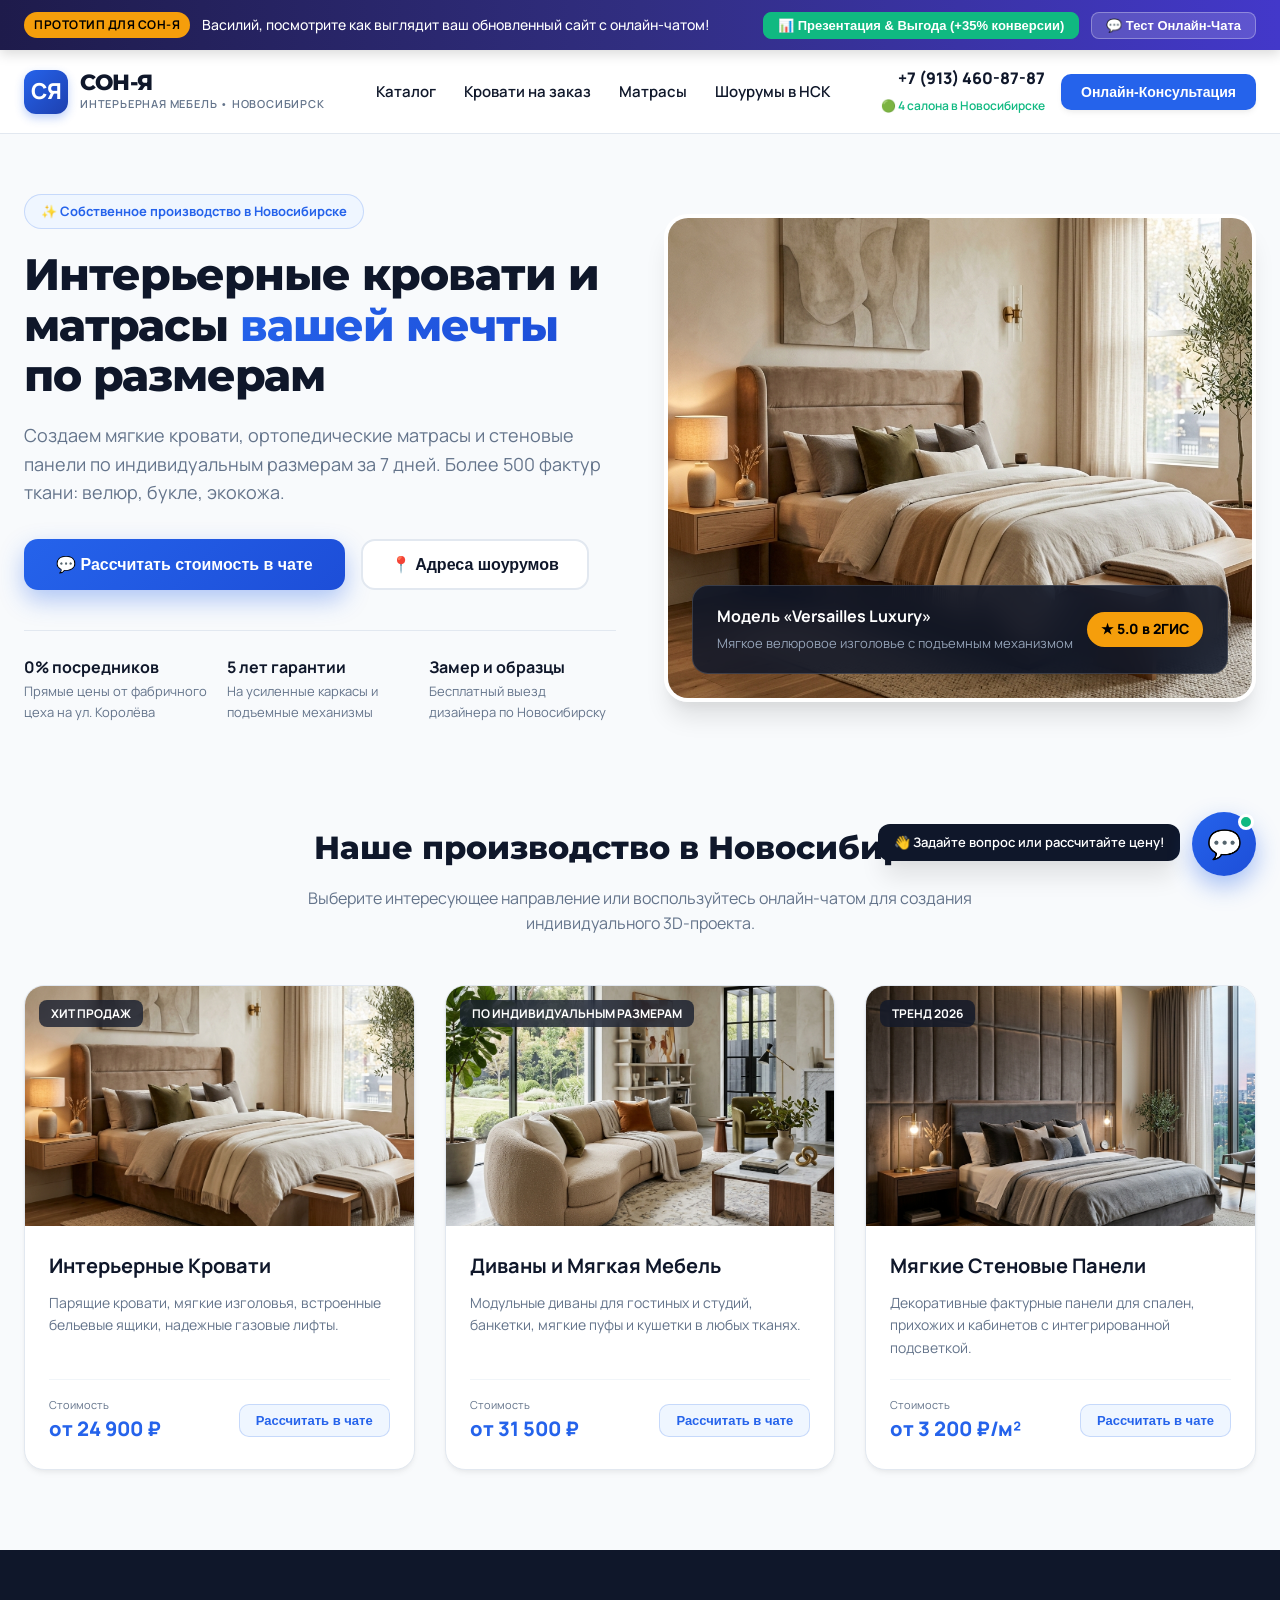
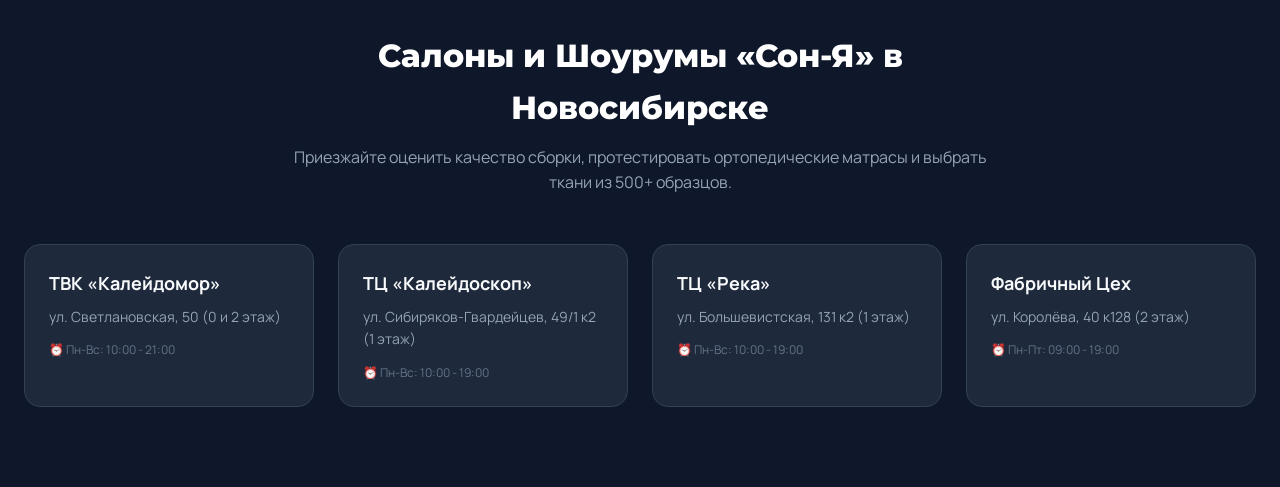
==== index.html @ 63743073 "Add product images and mobile responsive updates" ====
<!DOCTYPE html>
<html lang="ru">
<head>
  <meta charset="UTF-8">
  <meta name="viewport" content="width=device-width, initial-scale=1.0">
  <title>Сон-Я — Изготовление интерьерных кроватей, матрасов и мягкой мебели в Новосибирске</title>
  <meta name="description" content="Собственное производство интерьерных кроватей, ортопедических матрасов и мягких стеновых панелей по индивидуальным размерам в Новосибирске. Гарантия 5 лет, более 500 видов обивки.">
  <link rel="stylesheet" href="styles.css">
</head>
<body>

  <!-- Top Pitch & Commercial Proposal Bar for Vasily (Owner of Сон-Я) -->
  <div class="pitch-bar">
    <div class="pitch-info">
      <span class="pitch-badge">ПРОТОТИП ДЛЯ СОН-Я</span>
      <span>Василий, посмотрите как выглядит ваш обновленный сайт с онлайн-чатом!</span>
    </div>
    <div class="pitch-actions">
      <button class="pitch-btn highlight" id="openPitchBtn">📊 Презентация & Выгода (+35% конверсии)</button>
      <button class="pitch-btn" onclick="document.getElementById('chatTrigger').click();">💬 Тест Онлайн-Чата</button>
    </div>
  </div>

  <!-- Header / Navigation -->
  <header class="site-header">
    <div class="header-container">
      <a href="#" class="brand-logo">
        <div class="brand-icon">СЯ</div>
        <div class="brand-text">
          <h1>СОН-Я</h1>
          <p>Интерьерная мебель • Новосибирск</p>
        </div>
      </a>

      <nav class="main-nav">
        <a href="#catalog">Каталог</a>
        <a href="#custom-beds">Кровати на заказ</a>
        <a href="#mattresses">Матрасы</a>
        <a href="#showrooms">Шоурумы в НСК</a>
      </nav>

      <div class="header-contacts">
        <a href="tel:+79134608787" class="phone-link">
          <span class="num">+7 (913) 460-87-87</span>
          <span class="city">🟢 4 салона в Новосибирске</span>
        </a>
        <button class="btn-header-call" onclick="document.getElementById('chatTrigger').click();">Онлайн-Консультация</button>
      </div>
    </div>
  </header>

  <!-- Hero Section -->
  <section class="hero-section">
    <div class="hero-content">
      <div class="hero-tag">✨ Собственное производство в Новосибирске</div>
      <h1 class="hero-title">Интерьерные кровати и матрасы <span>вашей мечты</span> по размерам</h1>
      <p class="hero-subtitle">
        Создаем мягкие кровати, ортопедические матрасы и стеновые панели по индивидуальным размерам за 7 дней. Более 500 фактур ткани: велюр, букле, экокожа.
      </p>

      <div class="hero-cta-group">
        <button class="btn-hero-primary" id="heroChatBtn">
          💬 Рассчитать стоимость в чате
        </button>
        <button class="btn-hero-secondary" onclick="document.getElementById('showrooms').scrollIntoView({behavior:'smooth'});">
          📍 Адреса шоурумов
        </button>
      </div>

      <div class="hero-features">
        <div class="feature-item">
          <h4>0% посредников</h4>
          <p>Прямые цены от фабричного цеха на ул. Королёва</p>
        </div>
        <div class="feature-item">
          <h4>5 лет гарантии</h4>
          <p>На усиленные каркасы и подъемные механизмы</p>
        </div>
        <div class="feature-item">
          <h4>Замер и образцы</h4>
          <p>Бесплатный выезд дизайнера по Новосибирску</p>
        </div>
      </div>
    </div>

    <div class="hero-image-wrapper">
      <div class="hero-image-card">
        <img src="images/hero_bed.png" alt="Интерьерная кровать Сон-Я Новосибирск">
        <div class="hero-badge-overlay">
          <div class="badge-text">
            <strong>Модель «Versailles Luxury»</strong>
            <span>Мягкое велюровое изголовье с подъемным механизмом</span>
          </div>
          <div class="rating-pill">
            ★ 5.0 <span>в 2ГИС</span>
          </div>
        </div>
      </div>
    </div>
  </section>

  <!-- Interactive Catalog Section -->
  <section class="catalog-section" id="catalog">
    <div class="section-title">
      <h2>Наше производство в Новосибирске</h2>
      <p>Выберите интересующее направление или воспользуйтесь онлайн-чатом для создания индивидуального 3D-проекта.</p>
    </div>

    <div class="catalog-grid">
      <!-- Card 1 -->
      <div class="catalog-card">
        <div class="catalog-card-img">
          <img src="images/hero_bed.png" alt="Интерьерные кровати на заказ">
          <span class="card-tag">ХИТ ПРОДАЖ</span>
        </div>
        <div class="catalog-card-body">
          <div>
            <h3>Интерьерные Кровати</h3>
            <p>Парящие кровати, мягкие изголовья, встроенные бельевые ящики, надежные газовые лифты.</p>
          </div>
          <div class="card-price-row">
            <div>
              <span style="font-size: 11px; color: var(--text-muted); display: block;">Стоимость</span>
              <span class="price-text">от 24 900 ₽</span>
            </div>
            <button class="btn-card-chat" onclick="window.startQuiz('bed'); document.getElementById('chatTrigger').click();">Рассчитать в чате</button>
          </div>
        </div>
      </div>

      <!-- Card 2 -->
      <div class="catalog-card">
        <div class="catalog-card-img">
          <img src="images/sofa.png" alt="Мягкая мебель и диваны">
          <span class="card-tag">ПО ИНДИВИДУАЛЬНЫМ РАЗМЕРАМ</span>
        </div>
        <div class="catalog-card-body">
          <div>
            <h3>Диваны и Мягкая Мебель</h3>
            <p>Модульные диваны для гостиных и студий, банкетки, мягкие пуфы и кушетки в любых тканях.</p>
          </div>
          <div class="card-price-row">
            <div>
              <span style="font-size: 11px; color: var(--text-muted); display: block;">Стоимость</span>
              <span class="price-text">от 31 500 ₽</span>
            </div>
            <button class="btn-card-chat" onclick="window.startQuiz('bed'); document.getElementById('chatTrigger').click();">Рассчитать в чате</button>
          </div>
        </div>
      </div>

      <!-- Card 3 -->
      <div class="catalog-card">
        <div class="catalog-card-img">
          <img src="images/wall_panels.png" alt="Мягкие стеновые панели">
          <span class="card-tag">ТРЕНД 2026</span>
        </div>
        <div class="catalog-card-body">
          <div>
            <h3>Мягкие Стеновые Панели</h3>
            <p>Декоративные фактурные панели для спален, прихожих и кабинетов с интегрированной подсветкой.</p>
          </div>
          <div class="card-price-row">
            <div>
              <span style="font-size: 11px; color: var(--text-muted); display: block;">Стоимость</span>
              <span class="price-text">от 3 200 ₽/м²</span>
            </div>
            <button class="btn-card-chat" onclick="window.startQuiz('panels'); document.getElementById('chatTrigger').click();">Рассчитать в чате</button>
          </div>
        </div>
      </div>
    </div>
  </section>

  <!-- Showrooms Section -->
  <section class="showrooms-section" id="showrooms">
    <div class="showrooms-container">
      <div class="section-title">
        <h2 style="color: white;">Салоны и Шоурумы «Сон-Я» в Новосибирске</h2>
        <p style="color: #94A3B8;">Приезжайте оценить качество сборки, протестировать ортопедические матрасы и выбрать ткани из 500+ образцов.</p>
      </div>

      <div class="showrooms-grid">
        <div class="showroom-card">
          <h4>ТВК «Калейдомор»</h4>
          <p>ул. Светлановская, 50 (0 и 2 этаж)</p>
          <div class="showroom-hours">⏰ Пн-Вс: 10:00 - 21:00</div>
        </div>

        <div class="showroom-card">
          <h4>ТЦ «Калейдоскоп»</h4>
          <p>ул. Сибиряков-Гвардейцев, 49/1 к2 (1 этаж)</p>
          <div class="showroom-hours">⏰ Пн-Вс: 10:00 - 19:00</div>
        </div>

        <div class="showroom-card">
          <h4>ТЦ «Река»</h4>
          <p>ул. Большевистская, 131 к2 (1 этаж)</p>
          <div class="showroom-hours">⏰ Пн-Вс: 10:00 - 19:00</div>
        </div>

        <div class="showroom-card">
          <h4>Фабричный Цех</h4>
          <p>ул. Королёва, 40 к128 (2 этаж)</p>
          <div class="showroom-hours">⏰ Пн-Пт: 09:00 - 19:00</div>
        </div>
      </div>
    </div>
  </section>

  <!-- Floating Chat Widget -->
  <div class="chat-widget-container">
    <div class="chat-trigger-tooltip">👋 Задайте вопрос или рассчитайте цену!</div>
    <button class="chat-trigger-btn" id="chatTrigger" aria-label="Открыть чат">
      💬
      <span class="online-dot"></span>
    </button>

    <!-- Expandable Chat Window Panel -->
    <div class="chat-window" id="chatWindow">
      <div class="chat-header">
        <div class="manager-info">
          <div class="manager-avatar">
            Е
            <span class="status-indicator"></span>
          </div>
          <div class="manager-details">
            <h4>Елена • Сон-Я НСК</h4>
            <p>🟢 В сети (отвечает за 15 сек)</p>
          </div>
        </div>
        <button class="chat-close-btn" id="chatClose">✕</button>
      </div>

      <div class="chat-messages" id="chatMessages">
        <!-- Messages rendered by app.js -->
      </div>

      <div class="chat-footer">
        <input type="text" class="chat-input" id="chatInput" placeholder="Напишите вопрос (например: цена, доставка, адрес)...">
        <button class="chat-send-btn" id="chatSendBtn">➤</button>
      </div>
    </div>
  </div>

  <!-- Commercial Proposal Modal for Vasily -->
  <div class="pitch-modal-overlay" id="pitchModal">
    <div class="pitch-modal-box">
      <button class="pitch-modal-close" id="pitchClose">✕</button>
      <div class="pitch-modal-header">
        <h3>Коммерческое предложение для компании «Сон-Я»</h3>
        <p>Василий, внедрение смарт-чата на ваш сайт превратит посетителей в горячие заявки с фиксацией в вашей CRM.</p>
      </div>

      <div class="pitch-stats-grid">
        <div class="pitch-stat-card">
          <div class="val">+35%</div>
          <div class="lbl">Рост заявок с мобильных</div>
        </div>
        <div class="pitch-stat-card">
          <div class="val">15 сек</div>
          <div class="lbl">Скорость первичного ответа</div>
        </div>
        <div class="pitch-stat-card">
          <div class="val">100%</div>
          <div class="lbl">Интеграция с Bitrix24 / AmoCRM</div>
        </div>
      </div>

      <div style="background: #F1F5F9; padding: 16px; border-radius: 14px; font-size: 14px; color: #334155; margin-bottom: 20px;">
        💡 <strong>Почему это выгодно:</strong> Клиенты с телефонов не хотят звонить первой попавшейся компании. Онлайн-чат с мгновенным квиз-расчетом собирает номер телефона и параметры мебели еще до того, как человек уйдет к конкурентам.
      </div>

      <div class="price-plans-grid">
        <div class="plan-card">
          <h4>Смарт-Чат + Квиз</h4>
          <div class="plan-price">13 900 ₽ <span style="font-size: 13px; color: var(--text-muted); font-weight: normal;">(разово)</span></div>
          <ul class="plan-features">
            <li>Квиз-калькулятор расчетов кроватей и матрасов</li>
            <li>Интеграция с Bitrix24 / AmoCRM и WhatsApp</li>
            <li>Установка виджета на существующий сайт</li>
            <li>Мобильная адаптация и захват контактов</li>
          </ul>
        </div>

        <div class="plan-card featured">
          <h4>Полный Редизайн + Чат</h4>
          <div class="plan-price">35 900 ₽ <span style="font-size: 13px; color: var(--text-muted); font-weight: normal;">(под ключ)</span></div>
          <ul class="plan-features">
            <li>Премиальный продающий сайт под бренд Сон-Я</li>
            <li>Встроенный смарт-чат с квиз-расчетами</li>
            <li>Авто-фиксация всех лидов в вашей CRM</li>
            <li>SEO-оптимизация и связь с рекламой 2ГИС</li>
          </ul>
        </div>

        <div class="plan-card" style="border-color: #8B5CF6; background: #F5F3FF;">
          <h4>ИИ-Консультант 24/7</h4>
          <div class="plan-price" style="color: #7C3AED;">14 900 ₽ <span style="font-size: 13px; color: var(--text-muted); font-weight: normal;">/ месяц</span></div>
          <ul class="plan-features">
            <li>Нейросетевой ассистент на базе каталога Сон-Я</li>
            <li>Ведет свободный диалог с клиентом 24/7</li>
            <li>Консультирует по тканям, размерам и доставке</li>
            <li>Сам квалифицирует и создает сделку в CRM</li>
          </ul>
        </div>
      </div>

      <div style="margin-top: 24px; text-align: center;">
        <a href="https://t.me/neirovlad" target="_blank" class="btn-hero-primary" style="margin: 0 auto; text-decoration: none; display: inline-flex;">
          🤝 Согласовать запуск для Сон-Я
        </a>
      </div>
    </div>
  </div>

  <script src="app.js"></script>
</body>
</html>
---- styles.css ----
/* Modern Premium Design System for "Сон-Я" Redesign & Interactive Chat Widget */
@import url('https://fonts.googleapis.com/css2?family=Manrope:wght@400;500;600;700;800&family=Montserrat:wght@500;600;700;800;900&display=swap');

:root {
  --primary: #2563EB;
  --primary-hover: #1D4ED8;
  --primary-light: #EFF6FF;
  --accent: #D97706;
  --accent-light: #FEF3C7;
  --dark-bg: #0F172A;
  --dark-card: #1E293B;
  --dark-border: #334155;
  --text-main: #0F172A;
  --text-muted: #64748B;
  --bg-main: #F8FAFC;
  --bg-card: #FFFFFF;
  --success: #10B981;
  --shadow-sm: 0 4px 6px -1px rgba(0, 0, 0, 0.05), 0 2px 4px -1px rgba(0, 0, 0, 0.03);
  --shadow-lg: 0 20px 25px -5px rgba(0, 0, 0, 0.1), 0 10px 10px -5px rgba(0, 0, 0, 0.04);
  --shadow-glow: 0 0 25px rgba(37, 99, 235, 0.25);
  --radius: 16px;
  --transition: all 0.3s cubic-bezier(0.4, 0, 0.2, 1);
}

* {
  box-sizing: border-box;
  margin: 0;
  padding: 0;
}

body {
  font-family: 'Manrope', sans-serif;
  background-color: var(--bg-main);
  color: var(--text-main);
  line-height: 1.6;
  overflow-x: hidden;
  padding-top: 50px; /* Pitch bar offset */
}

/* -------------------------------------------------------------
   Top Presentation & Pitch Banner for Vasily (Owner of Сон-Я)
------------------------------------------------------------- */
.pitch-bar {
  position: fixed;
  top: 0;
  left: 0;
  right: 0;
  height: 50px;
  background: linear-gradient(90deg, #1E1B4B 0%, #312E81 50%, #4338CA 100%);
  color: #FFFFFF;
  z-index: 10000;
  display: flex;
  align-items: center;
  justify-content: space-between;
  padding: 0 24px;
  font-size: 14px;
  box-shadow: 0 4px 12px rgba(0, 0, 0, 0.15);
}

.pitch-info {
  display: flex;
  align-items: center;
  gap: 12px;
  font-weight: 500;
}

.pitch-badge {
  background: #F59E0B;
  color: #000;
  padding: 3px 10px;
  border-radius: 20px;
  font-weight: 700;
  font-size: 12px;
  text-transform: uppercase;
  letter-spacing: 0.5px;
}

.pitch-actions {
  display: flex;
  align-items: center;
  gap: 12px;
}

.pitch-btn {
  background: rgba(255, 255, 255, 0.15);
  border: 1px solid rgba(255, 255, 255, 0.3);
  color: #FFF;
  padding: 5px 14px;
  border-radius: 8px;
  font-size: 13px;
  font-weight: 600;
  cursor: pointer;
  transition: var(--transition);
  display: flex;
  align-items: center;
  gap: 6px;
}

.pitch-btn:hover {
  background: rgba(255, 255, 255, 0.3);
  transform: translateY(-1px);
}

.pitch-btn.highlight {
  background: var(--success);
  border-color: var(--success);
  color: #FFF;
}

/* -------------------------------------------------------------
   Header / Navigation
------------------------------------------------------------- */
header.site-header {
  background: rgba(255, 255, 255, 0.9);
  backdrop-filter: blur(16px);
  border-bottom: 1px solid #E2E8F0;
  position: sticky;
  top: 50px;
  z-index: 1000;
}

.header-container {
  max-width: 1280px;
  margin: 0 auto;
  padding: 16px 24px;
  display: flex;
  align-items: center;
  justify-content: space-between;
}

.brand-logo {
  display: flex;
  align-items: center;
  gap: 12px;
  text-decoration: none;
}

.brand-icon {
  width: 44px;
  height: 44px;
  background: linear-gradient(135deg, #2563EB 0%, #1E40AF 100%);
  color: white;
  border-radius: 12px;
  display: flex;
  align-items: center;
  justify-content: center;
  font-weight: 900;
  font-size: 22px;
  box-shadow: 0 4px 10px rgba(37, 99, 235, 0.3);
}

.brand-text h1 {
  font-family: 'Montserrat', sans-serif;
  font-size: 22px;
  font-weight: 800;
  color: var(--text-main);
  line-height: 1.1;
  letter-spacing: -0.5px;
}

.brand-text p {
  font-size: 11px;
  color: var(--text-muted);
  text-transform: uppercase;
  letter-spacing: 0.8px;
  font-weight: 600;
}

nav.main-nav {
  display: flex;
  align-items: center;
  gap: 28px;
}

nav.main-nav a {
  text-decoration: none;
  color: var(--text-main);
  font-weight: 600;
  font-size: 15px;
  transition: var(--transition);
}

nav.main-nav a:hover {
  color: var(--primary);
}

.header-contacts {
  display: flex;
  align-items: center;
  gap: 16px;
}

.phone-link {
  text-align: right;
  text-decoration: none;
}

.phone-link .num {
  font-weight: 800;
  font-size: 16px;
  color: var(--text-main);
  display: block;
}

.phone-link .city {
  font-size: 12px;
  color: var(--success);
  font-weight: 600;
}

.btn-header-call {
  background: var(--primary);
  color: white;
  padding: 10px 20px;
  border-radius: 10px;
  font-weight: 700;
  font-size: 14px;
  border: none;
  cursor: pointer;
  transition: var(--transition);
  box-shadow: var(--shadow-sm);
}

.btn-header-call:hover {
  background: var(--primary-hover);
  box-shadow: var(--shadow-glow);
  transform: translateY(-2px);
}

/* -------------------------------------------------------------
   Hero Section
------------------------------------------------------------- */
.hero-section {
  max-width: 1280px;
  margin: 0 auto;
  padding: 60px 24px;
  display: grid;
  grid-template-columns: 1fr 1fr;
  gap: 48px;
  align-items: center;
}

.hero-tag {
  display: inline-flex;
  align-items: center;
  gap: 8px;
  background: var(--primary-light);
  color: var(--primary);
  padding: 6px 16px;
  border-radius: 20px;
  font-weight: 700;
  font-size: 13px;
  margin-bottom: 20px;
  border: 1px solid rgba(37, 99, 235, 0.2);
}

.hero-title {
  font-family: 'Montserrat', sans-serif;
  font-size: 44px;
  font-weight: 800;
  line-height: 1.15;
  color: #0F172A;
  margin-bottom: 20px;
  letter-spacing: -1px;
}

.hero-title span {
  color: var(--primary);
  background: linear-gradient(135deg, #2563EB 0%, #1D4ED8 100%);
  -webkit-background-clip: text;
  -webkit-text-fill-color: transparent;
}

.hero-subtitle {
  font-size: 18px;
  color: var(--text-muted);
  margin-bottom: 32px;
  line-height: 1.6;
}

.hero-cta-group {
  display: flex;
  align-items: center;
  gap: 16px;
  margin-bottom: 40px;
  flex-wrap: wrap;
}

.btn-hero-primary {
  background: linear-gradient(135deg, #2563EB 0%, #1D4ED8 100%);
  color: white;
  padding: 16px 32px;
  border-radius: 14px;
  font-size: 16px;
  font-weight: 700;
  border: none;
  cursor: pointer;
  transition: var(--transition);
  box-shadow: 0 10px 25px rgba(37, 99, 235, 0.35);
  display: flex;
  align-items: center;
  gap: 10px;
}

.btn-hero-primary:hover {
  transform: translateY(-3px);
  box-shadow: 0 15px 30px rgba(37, 99, 235, 0.45);
}

.btn-hero-secondary {
  background: white;
  color: var(--text-main);
  border: 2px solid #E2E8F0;
  padding: 14px 28px;
  border-radius: 14px;
  font-size: 16px;
  font-weight: 700;
  cursor: pointer;
  transition: var(--transition);
}

.btn-hero-secondary:hover {
  border-color: var(--primary);
  color: var(--primary);
}

.hero-features {
  display: grid;
  grid-template-columns: repeat(3, 1fr);
  gap: 16px;
  border-top: 1px solid #E2E8F0;
  padding-top: 24px;
}

.feature-item h4 {
  font-size: 16px;
  font-weight: 700;
  color: var(--text-main);
}

.feature-item p {
  font-size: 13px;
  color: var(--text-muted);
}

.hero-image-wrapper {
  position: relative;
}

.hero-image-card {
  position: relative;
  border-radius: 24px;
  overflow: hidden;
  box-shadow: var(--shadow-lg);
  border: 4px solid #FFF;
}

.hero-image-card img {
  width: 100%;
  height: 480px;
  object-fit: cover;
  display: block;
  transition: transform 0.5s ease;
}

.hero-image-card:hover img {
  transform: scale(1.03);
}

.hero-badge-overlay {
  position: absolute;
  bottom: 24px;
  left: 24px;
  right: 24px;
  background: rgba(15, 23, 42, 0.85);
  backdrop-filter: blur(12px);
  color: white;
  padding: 18px 24px;
  border-radius: 16px;
  border: 1px solid rgba(255, 255, 255, 0.15);
  display: flex;
  align-items: center;
  justify-content: space-between;
}

.badge-text strong {
  font-size: 16px;
  display: block;
}

.badge-text span {
  font-size: 13px;
  color: #94A3B8;
}

.rating-pill {
  background: #F59E0B;
  color: #000;
  padding: 6px 14px;
  border-radius: 20px;
  font-weight: 800;
  font-size: 14px;
  display: flex;
  align-items: center;
  gap: 4px;
}

/* -------------------------------------------------------------
   Catalog / Offerings Grid
------------------------------------------------------------- */
.section-title {
  text-align: center;
  max-width: 700px;
  margin: 0 auto 48px;
}

.section-title h2 {
  font-family: 'Montserrat', sans-serif;
  font-size: 32px;
  font-weight: 800;
  margin-bottom: 12px;
}

.section-title p {
  font-size: 16px;
  color: var(--text-muted);
}

.catalog-section {
  max-width: 1280px;
  margin: 40px auto 80px;
  padding: 0 24px;
}

.catalog-grid {
  display: grid;
  grid-template-columns: repeat(3, 1fr);
  gap: 30px;
}

.catalog-card {
  background: var(--bg-card);
  border-radius: 20px;
  overflow: hidden;
  border: 1px solid #E2E8F0;
  box-shadow: var(--shadow-sm);
  transition: var(--transition);
  display: flex;
  flex-direction: column;
}

.catalog-card:hover {
  transform: translateY(-6px);
  box-shadow: var(--shadow-lg);
  border-color: var(--primary);
}

.catalog-card-img {
  height: 240px;
  position: relative;
  overflow: hidden;
}

.catalog-card-img img {
  width: 100%;
  height: 100%;
  object-fit: cover;
  transition: transform 0.5s ease;
}

.catalog-card:hover .catalog-card-img img {
  transform: scale(1.06);
}

.card-tag {
  position: absolute;
  top: 14px;
  left: 14px;
  background: rgba(15, 23, 42, 0.75);
  backdrop-filter: blur(8px);
  color: white;
  padding: 4px 12px;
  border-radius: 8px;
  font-size: 12px;
  font-weight: 700;
}

.catalog-card-body {
  padding: 24px;
  flex-grow: 1;
  display: flex;
  flex-direction: column;
  justify-content: space-between;
}

.catalog-card-body h3 {
  font-size: 20px;
  font-weight: 700;
  margin-bottom: 10px;
}

.catalog-card-body p {
  font-size: 14px;
  color: var(--text-muted);
  margin-bottom: 20px;
}

.card-price-row {
  display: flex;
  align-items: center;
  justify-content: space-between;
  border-top: 1px solid #F1F5F9;
  padding-top: 16px;

}

.price-text {
  font-size: 20px;
  font-weight: 800;
  color: var(--primary);
}

.btn-card-chat {
  background: var(--primary-light);
  color: var(--primary);
  border: 1px solid rgba(37, 99, 235, 0.2);
  padding: 8px 16px;
  border-radius: 10px;
  font-weight: 700;
  font-size: 13px;
  cursor: pointer;
  transition: var(--transition);
}

.btn-card-chat:hover {
  background: var(--primary);
  color: white;
}

/* -------------------------------------------------------------
   Showrooms & Locations in Novosibirsk
------------------------------------------------------------- */
.showrooms-section {
  background: #0F172A;
  color: white;
  padding: 80px 24px;
}

.showrooms-container {
  max-width: 1280px;
  margin: 0 auto;
}

.showrooms-grid {
  display: grid;
  grid-template-columns: repeat(4, 1fr);
  gap: 24px;
  margin-top: 40px;
}

.showroom-card {
  background: #1E293B;
  border: 1px solid #334155;
  border-radius: 16px;
  padding: 24px;
  transition: var(--transition);
}

.showroom-card:hover {
  border-color: var(--primary);
  transform: translateY(-4px);
}

.showroom-card h4 {
  font-size: 18px;
  font-weight: 700;
  margin-bottom: 8px;
  color: #F8FAFC;
}

.showroom-card p {
  font-size: 14px;
  color: #94A3B8;
  margin-bottom: 12px;
}

.showroom-hours {
  font-size: 12px;
  color: #64748B;
}

/* -------------------------------------------------------------
   INTERACTIVE FLOATING ONLINE CHAT WIDGET
------------------------------------------------------------- */
.chat-widget-container {
  position: fixed;
  bottom: 24px;
  right: 24px;
  z-index: 9999;
}

/* Trigger Button */
.chat-trigger-btn {
  width: 64px;
  height: 64px;
  border-radius: 50%;
  background: linear-gradient(135deg, #2563EB 0%, #1D4ED8 100%);
  color: white;
  border: none;
  cursor: pointer;
  box-shadow: 0 10px 25px rgba(37, 99, 235, 0.4);
  display: flex;
  align-items: center;
  justify-content: center;
  font-size: 28px;
  position: relative;
  transition: var(--transition);
  animation: pulse-glow 2s infinite;
}

.chat-trigger-btn:hover {
  transform: scale(1.08);
  box-shadow: 0 15px 35px rgba(37, 99, 235, 0.6);
}

@keyframes pulse-glow {
  0% { box-shadow: 0 0 0 0 rgba(37, 99, 235, 0.6); }
  70% { box-shadow: 0 0 0 18px rgba(37, 99, 235, 0); }
  100% { box-shadow: 0 0 0 0 rgba(37, 99, 235, 0); }
}

.online-dot {
  position: absolute;
  top: 2px;
  right: 2px;
  width: 16px;
  height: 16px;
  background: #10B981;
  border: 3px solid #FFF;
  border-radius: 50%;
}

.chat-trigger-tooltip {
  position: absolute;
  right: 76px;
  top: 12px;
  background: #0F172A;
  color: white;
  padding: 8px 16px;
  border-radius: 12px;
  font-size: 13px;
  font-weight: 600;
  white-space: nowrap;
  box-shadow: var(--shadow-lg);
  animation: bounce-horizontal 2s infinite;
}

@keyframes bounce-horizontal {
  0%, 100% { transform: translateX(0); }
  50% { transform: translateX(-6px); }
}

/* Main Chat Window Panel */
.chat-window {
  position: absolute;
  bottom: 80px;
  right: 0;
  width: 400px;
  max-width: 92vw;
  height: 620px;
  max-height: 82vh;
  background: #FFFFFF;
  border-radius: 24px;
  box-shadow: 0 25px 50px -12px rgba(0, 0, 0, 0.25);
  border: 1px solid #E2E8F0;
  display: flex;
  flex-direction: column;
  overflow: hidden;
  opacity: 0;
  transform: translateY(20px) scale(0.95);
  pointer-events: none;
  transition: all 0.35s cubic-bezier(0.16, 1, 0.3, 1);
}

.chat-window.active {
  opacity: 1;
  transform: translateY(0) scale(1);
  pointer-events: all;
}

/* Chat Header */
.chat-header {
  background: linear-gradient(135deg, #0F172A 0%, #1E293B 100%);
  color: white;
  padding: 16px 20px;
  display: flex;
  align-items: center;
  justify-content: space-between;
  border-bottom: 1px solid rgba(255, 255, 255, 0.1);
}

.manager-info {
  display: flex;
  align-items: center;
  gap: 12px;
}

.manager-avatar {
  width: 44px;
  height: 44px;
  border-radius: 50%;
  background: #2563EB;
  display: flex;
  align-items: center;
  justify-content: center;
  font-weight: 800;
  color: white;
  font-size: 18px;
  position: relative;
  border: 2px solid #3B82F6;
}

.manager-avatar .status-indicator {
  position: absolute;
  bottom: 0;
  right: 0;
  width: 12px;
  height: 12px;
  background: #10B981;
  border: 2px solid #0F172A;
  border-radius: 50%;
}

.manager-details h4 {
  font-size: 15px;
  font-weight: 700;
  line-height: 1.2;
}

.manager-details p {
  font-size: 12px;
  color: #94A3B8;
}

.chat-close-btn {
  background: transparent;
  border: none;
  color: #94A3B8;
  font-size: 24px;
  cursor: pointer;
  padding: 4px;
  transition: color 0.2s;
}

.chat-close-btn:hover {
  color: white;
}

/* Chat Body & Messages */
.chat-messages {
  flex-grow: 1;
  padding: 20px;
  overflow-y: auto;
  display: flex;
  flex-direction: column;
  gap: 14px;
  background: #F8FAFC;
}

.msg-row {
  display: flex;
  gap: 10px;
  align-items: flex-end;
}

.msg-row.bot {
  justify-content: flex-start;
}

.msg-row.user {
  justify-content: flex-end;
}

.msg-bubble {
  max-width: 82%;
  padding: 12px 16px;
  border-radius: 16px;
  font-size: 14px;
  line-height: 1.45;
  box-shadow: 0 2px 4px rgba(0, 0, 0, 0.04);
}

.msg-row.bot .msg-bubble {
  background: #FFFFFF;
  color: #0F172A;
  border: 1px solid #E2E8F0;
  border-bottom-left-radius: 4px;
}

.msg-row.user .msg-bubble {
  background: #2563EB;
  color: #FFFFFF;
  border-bottom-right-radius: 4px;
}

.msg-time {
  font-size: 10px;
  opacity: 0.6;
  margin-top: 4px;
  text-align: right;
}

/* Quick Answer Chips inside Chat */
.quick-chips-container {
  display: flex;
  flex-wrap: wrap;
  gap: 8px;
  margin-top: 6px;
}

.chip-btn {
  background: #EFF6FF;
  border: 1px solid #BFDBFE;
  color: #1D4ED8;
  padding: 8px 14px;
  border-radius: 20px;
  font-size: 13px;
  font-weight: 600;
  cursor: pointer;
  transition: var(--transition);
}

.chip-btn:hover {
  background: #2563EB;
  color: white;
  border-color: #2563EB;
}

/* Interactive Quiz Card inside Chat */
.quiz-card-inline {
  background: #FFFFFF;
  border: 1px solid #CBD5E1;
  border-radius: 16px;
  padding: 16px;
  margin-top: 8px;
  box-shadow: var(--shadow-sm);
}

.quiz-card-inline h5 {
  font-size: 14px;
  font-weight: 700;
  margin-bottom: 12px;
  color: #0F172A;
}

.quiz-options-grid {
  display: grid;
  grid-template-columns: 1fr 1fr;
  gap: 8px;
}

.quiz-opt-btn {
  background: #F1F5F9;
  border: 1px solid #E2E8F0;
  padding: 10px;
  border-radius: 10px;
  font-size: 12px;
  font-weight: 600;
  color: #334155;
  text-align: center;
  cursor: pointer;
  transition: var(--transition);
}

.quiz-opt-btn:hover, .quiz-opt-btn.selected {
  background: #2563EB;
  color: white;
  border-color: #2563EB;
}

/* CRM Lead Form inside Chat */
.crm-lead-card {
  background: linear-gradient(135deg, #ECFDF5 0%, #D1FAE5 100%);
  border: 1px solid #6EE7B7;
  border-radius: 16px;
  padding: 16px;
  margin-top: 8px;
}

.crm-lead-card h5 {
  color: #065F46;
  font-size: 14px;
  font-weight: 700;
  margin-bottom: 6px;
}

.crm-lead-card p {
  color: #047857;
  font-size: 12px;
  margin-bottom: 12px;
}

.crm-input-group {
  display: flex;
  flex-direction: column;
  gap: 8px;
}

.crm-input {
  width: 100%;
  padding: 10px 14px;
  border-radius: 10px;
  border: 1px solid #A7F3D0;
  font-size: 13px;
  outline: none;
}

.crm-input:focus {
  border-color: #10B981;
  box-shadow: 0 0 0 3px rgba(16, 185, 129, 0.2);
}

.btn-crm-submit {
  background: #10B981;
  color: white;
  border: none;
  padding: 10px;
  border-radius: 10px;
  font-weight: 700;
  font-size: 13px;
  cursor: pointer;
  transition: var(--transition);
}

.btn-crm-submit:hover {
  background: #059669;
}

/* Chat Footer / Input */
.chat-footer {
  padding: 14px 16px;
  background: #FFFFFF;
  border-top: 1px solid #E2E8F0;
  display: flex;
  align-items: center;
  gap: 10px;
}

.chat-input {
  flex-grow: 1;
  border: 1px solid #E2E8F0;
  padding: 10px 16px;
  border-radius: 20px;
  font-size: 14px;
  outline: none;
  transition: border 0.2s;
}

.chat-input:focus {
  border-color: #2563EB;
}

.chat-send-btn {
  width: 40px;
  height: 40px;
  border-radius: 50%;
  background: #2563EB;
  color: white;
  border: none;
  cursor: pointer;
  display: flex;
  align-items: center;
  justify-content: center;
  font-size: 16px;
  transition: var(--transition);
}

.chat-send-btn:hover {
  background: #1D4ED8;
  transform: scale(1.05);
}

/* Modal for Vasily's Commercial Proposal / Pitch */
.pitch-modal-overlay {
  position: fixed;
  top: 0; left: 0; right: 0; bottom: 0;
  background: rgba(15, 23, 42, 0.8);
  backdrop-filter: blur(8px);
  z-index: 10005;
  display: flex;
  align-items: center;
  justify-content: center;
  opacity: 0;
  pointer-events: none;
  transition: opacity 0.3s ease;
}

.pitch-modal-overlay.active {
  opacity: 1;
  pointer-events: all;
}

.pitch-modal-box {
  background: #FFFFFF;
  width: 900px;
  max-width: 94vw;
  border-radius: 24px;
  padding: 32px;
  box-shadow: var(--shadow-lg);
  position: relative;
  max-height: 90vh;
  overflow-y: auto;
}

.pitch-modal-close {
  position: absolute;
  top: 20px;
  right: 20px;
  background: #F1F5F9;
  border: none;
  width: 36px;
  height: 36px;
  border-radius: 50%;
  font-size: 20px;
  cursor: pointer;
}

.pitch-modal-header h3 {
  font-size: 24px;
  font-weight: 800;
  color: var(--text-main);
  margin-bottom: 8px;
}

.pitch-modal-header p {
  color: var(--text-muted);
  font-size: 14px;
  margin-bottom: 24px;
}

.pitch-stats-grid {
  display: grid;
  grid-template-columns: repeat(3, 1fr);
  gap: 16px;
  margin-bottom: 24px;
}

.pitch-stat-card {
  background: #F8FAFC;
  border: 1px solid #E2E8F0;
  padding: 16px;
  border-radius: 16px;
  text-align: center;
}

.pitch-stat-card .val {
  font-size: 28px;
  font-weight: 900;
  color: var(--primary);
}

.pitch-stat-card .lbl {
  font-size: 12px;
  color: var(--text-muted);
  font-weight: 600;
}

.price-plans-grid {
  display: grid;
  grid-template-columns: repeat(3, 1fr);
  gap: 16px;
  margin-top: 20px;
}

.plan-card {
  border: 2px solid #E2E8F0;
  border-radius: 18px;
  padding: 20px;
  transition: var(--transition);
}

.plan-card.featured {
  border-color: var(--primary);
  background: #EFF6FF;
}

.plan-card h4 {
  font-size: 18px;
  font-weight: 800;
  margin-bottom: 6px;
}

.plan-price {
  font-size: 24px;
  font-weight: 900;
  color: var(--primary);
  margin-bottom: 12px;
}

.plan-features {
  list-style: none;
  font-size: 13px;
  color: #334155;
  display: flex;
  flex-direction: column;
  gap: 8px;
}

.plan-features li::before {
  content: "✓ ";
  color: var(--success);
  font-weight: 800;
}

/* -------------------------------------------------------------
   RESPONSIVE MOBILE STYLES (Tablets & Mobile Phones)
------------------------------------------------------------- */
@media (max-width: 1024px) {
  .hero-section {
    grid-template-columns: 1fr;
    gap: 36px;
    padding: 40px 20px;
  }
  
  .catalog-grid {
    grid-template-columns: repeat(2, 1fr);
  }
  
  .showrooms-grid {
    grid-template-columns: repeat(2, 1fr);
  }
  
  .price-plans-grid {
    grid-template-columns: repeat(2, 1fr);
  }
}

@media (max-width: 768px) {
  body {
    padding-top: 0 !important;
  }

  .pitch-bar {
    position: relative !important;
    top: 0 !important;
    left: 0 !important;
    right: 0 !important;
    height: auto !important;
    padding: 8px 12px !important;
    flex-direction: column !important;
    gap: 6px !important;
    text-align: center !important;
    font-size: 11px !important;
    z-index: 10 !important;
  }

  .pitch-info {
    font-size: 11px !important;
    flex-wrap: wrap !important;
    justify-content: center !important;
    gap: 6px !important;
  }

  .pitch-badge {
    font-size: 10px !important;
    padding: 2px 6px !important;
  }

  .pitch-actions {
    gap: 6px !important;
    justify-content: center !important;
  }

  .pitch-btn {
    font-size: 11px !important;
    padding: 4px 10px !important;
  }

  header.site-header {
    position: relative !important;
    top: 0 !important;
    left: 0 !important;
    right: 0 !important;
    z-index: 99 !important;
  }

  .header-container {
    padding: 10px 14px !important;
    display: flex !important;
    align-items: center !important;
    justify-content: space-between !important;
    gap: 8px !important;
  }

  nav.main-nav {
    display: none !important;
  }

  .brand-logo {
    gap: 8px !important;
  }

  .brand-icon {
    width: 36px !important;
    height: 36px !important;
    font-size: 16px !important;
  }

  .brand-text h1 {
    font-size: 16px !important;
  }

  .brand-text p {
    font-size: 9px !important;
  }

  .header-contacts {
    gap: 8px !important;
  }

  .phone-link .num {
    font-size: 13px !important;
    line-height: 1.2 !important;
  }

  .phone-link .city {
    font-size: 10px !important;
  }

  .btn-header-call {
    padding: 6px 10px !important;
    font-size: 11px !important;
    white-space: nowrap !important;
  }

  .hero-section {
    padding: 24px 16px !important;
    gap: 24px !important;
    grid-template-columns: 1fr !important;
  }

  .hero-title {
    font-size: 24px !important;
    line-height: 1.25 !important;
    margin-bottom: 12px !important;
  }

  .hero-subtitle {
    font-size: 14px !important;
    margin-bottom: 20px !important;
  }

  .hero-cta-group {
    flex-direction: column !important;
    align-items: stretch !important;
    gap: 10px !important;
    margin-bottom: 24px !important;
  }

  .btn-hero-primary, .btn-hero-secondary {
    width: 100% !important;
    justify-content: center !important;
    padding: 12px 20px !important;
    font-size: 14px !important;
  }

  .hero-features {
    grid-template-columns: 1fr !important;
    gap: 10px !important;
    padding-top: 16px !important;
  }

  .hero-image-card img {
    height: 260px !important;
  }

  .hero-badge-overlay {
    padding: 12px 14px !important;
    bottom: 12px !important;
    left: 12px !important;
    right: 12px !important;
  }

  .badge-text strong {
    font-size: 13px !important;
  }

  .badge-text span {
    font-size: 11px !important;
  }

  .catalog-section {
    padding: 0 16px !important;
    margin: 30px auto 50px !important;
  }

  .section-title h2 {
    font-size: 24px !important;
  }

  .catalog-grid {
    grid-template-columns: 1fr !important;
    gap: 20px !important;
  }

  .showrooms-section {
    padding: 40px 16px !important;
  }

  .showrooms-grid {
    grid-template-columns: 1fr !important;
    gap: 16px !important;
  }

  .price-plans-grid {
    grid-template-columns: 1fr !important;
    gap: 14px !important;
  }

  .pitch-stats-grid {
    grid-template-columns: 1fr !important;
    gap: 10px !important;
  }

  .pitch-modal-box {
    padding: 20px 14px !important;
    width: 95vw !important;
  }

  /* Fullscreen Chat Window Mobile Experience */
  .chat-widget-container {
    bottom: 16px !important;
    right: 16px !important;
  }

  .chat-trigger-btn {
    width: 56px !important;
    height: 56px !important;
    font-size: 24px !important;
  }

  .chat-trigger-tooltip {
    display: none !important;
  }

  .chat-window {
    position: fixed !important;
    top: 0 !important;
    left: 0 !important;
    right: 0 !important;
    bottom: 0 !important;
    width: 100vw !important;
    height: 100vh !important;
    height: 100dvh !important;
    max-width: 100vw !important;
    max-height: 100vh !important;
    border-radius: 0 !important;
    z-index: 999999 !important;
    display: flex !important;
    flex-direction: column !important;
    background: #FFFFFF !important;
  }

  .chat-header {
    padding: 14px 16px !important;
    background: linear-gradient(135deg, #0F172A 0%, #1E293B 100%) !important;
    flex-shrink: 0 !important;
  }

  .chat-close-btn {
    background: rgba(255, 255, 255, 0.2) !important;
    border: 1px solid rgba(255, 255, 255, 0.3) !important;
    color: #FFFFFF !important;
    font-size: 22px !important;
    width: 40px !important;
    height: 40px !important;
    border-radius: 50% !important;
    display: flex !important;
    align-items: center !important;
    justify-content: center !important;
    cursor: pointer !important;
  }

  .chat-messages {
    flex-grow: 1 !important;
    overflow-y: auto !important;
    padding: 16px !important;
    -webkit-overflow-scrolling: touch !important;
  }

  .chat-footer {
    padding: 12px 16px !important;
    flex-shrink: 0 !important;
    background: #FFFFFF !important;
    border-top: 1px solid #E2E8F0 !important;
  }
}
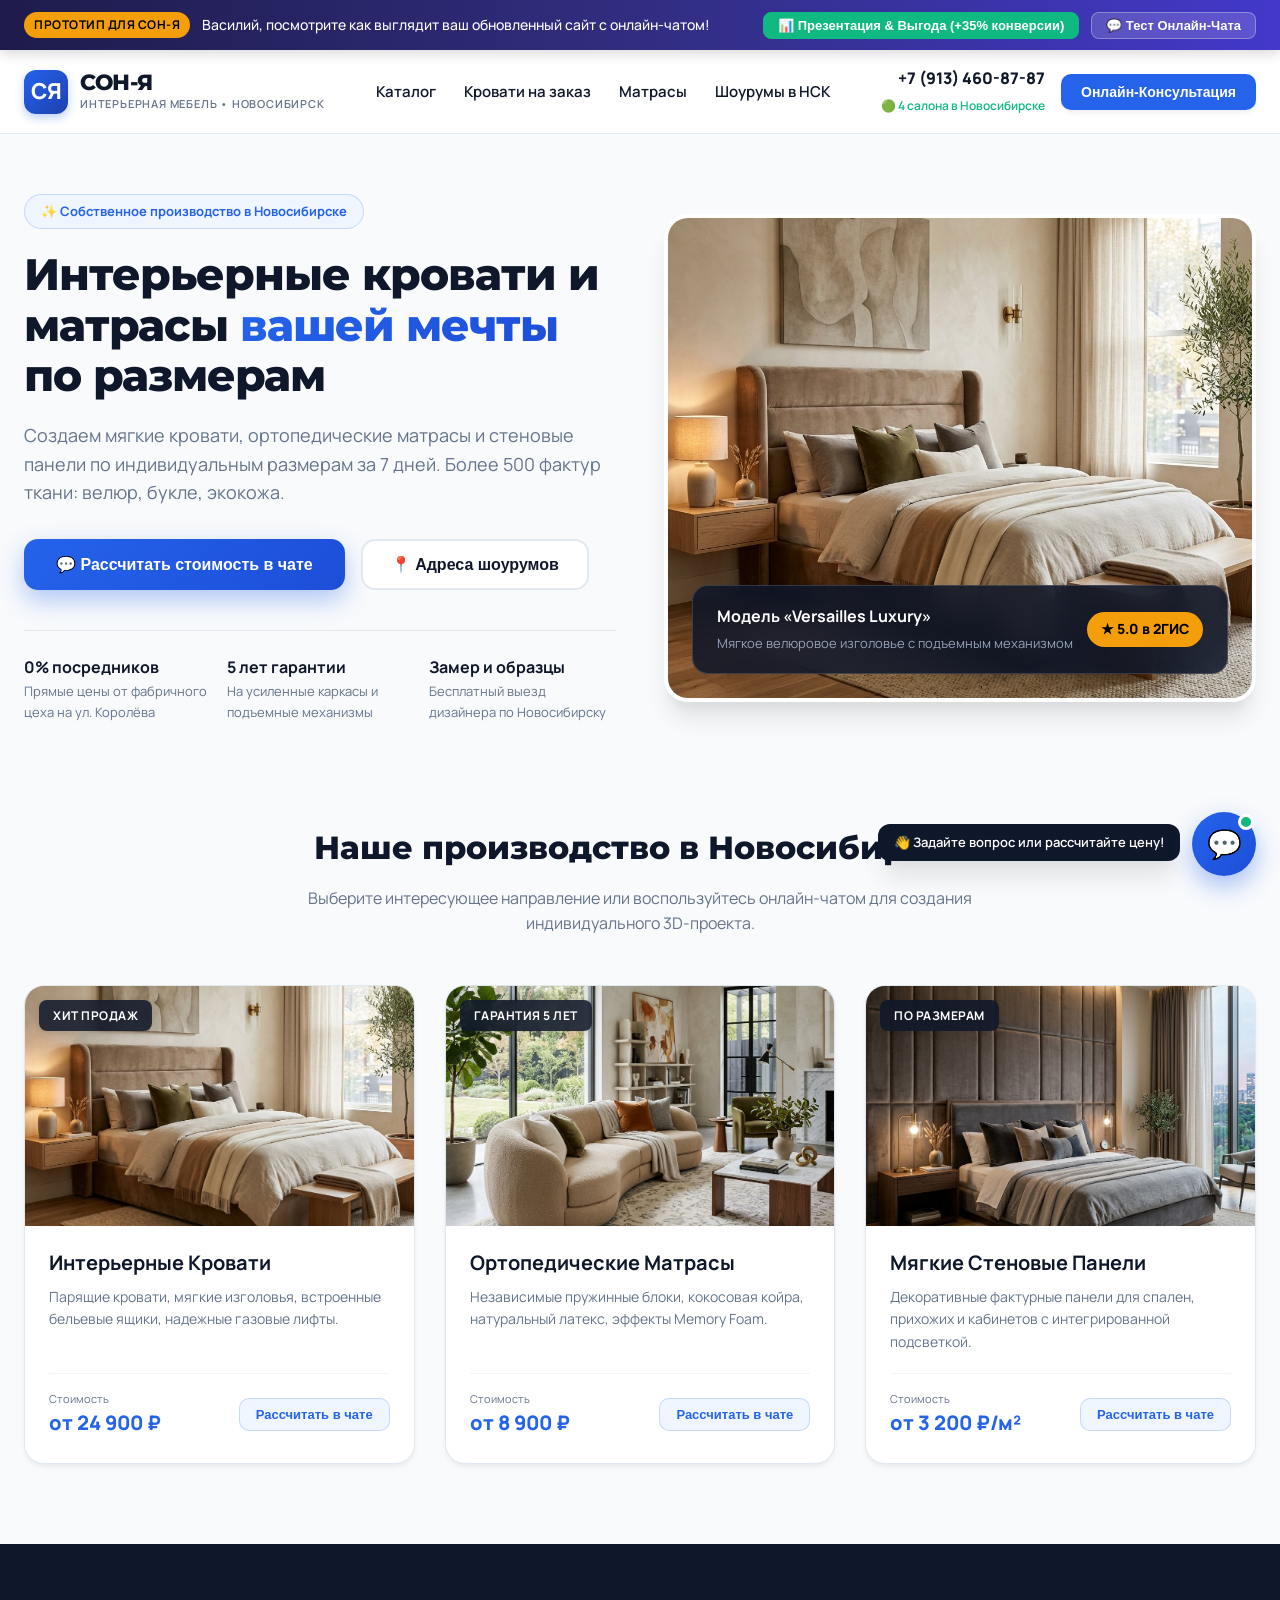
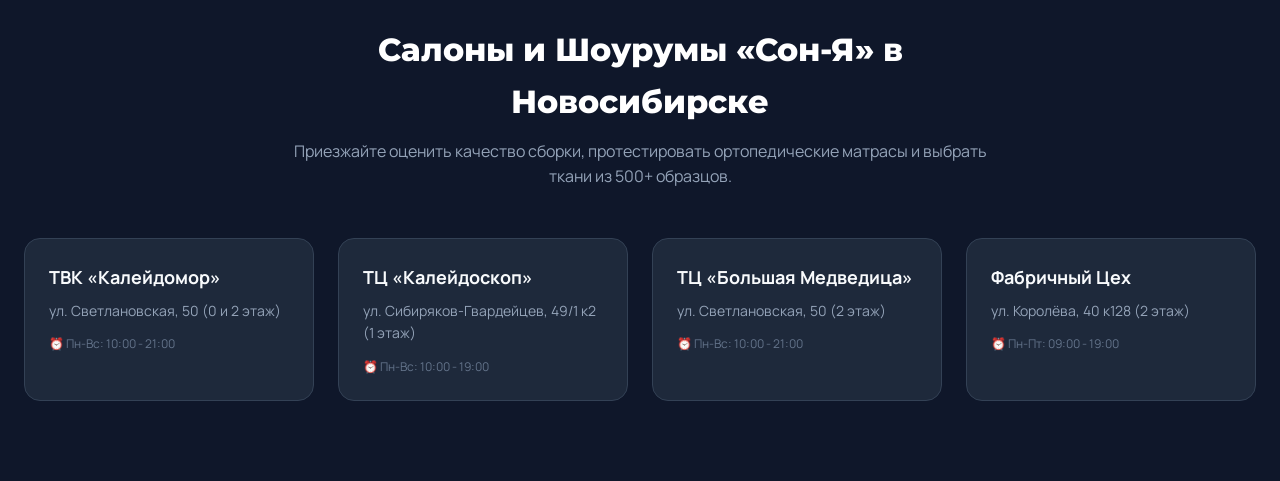
==== commit 91167b0d: "Fix broken image files and push clean JPG binaries and responsive CSS" ====
--- a/index.html
+++ b/index.html
@@ -85,7 +85,7 @@
 
     <div class="hero-image-wrapper">
       <div class="hero-image-card">
-        <img src="images/hero_bed.png" alt="Интерьерная кровать Сон-Я Новосибирск">
+        <img src="images/hero_bed.jpg" alt="Интерьерная кровать Сон-Я">
         <div class="hero-badge-overlay">
           <div class="badge-text">
             <strong>Модель «Versailles Luxury»</strong>
@@ -110,7 +110,7 @@
       <!-- Card 1 -->
       <div class="catalog-card">
         <div class="catalog-card-img">
-          <img src="images/hero_bed.png" alt="Интерьерные кровати на заказ">
+          <img src="images/hero_bed.jpg" alt="Интерьерные Кровати">
           <span class="card-tag">ХИТ ПРОДАЖ</span>
         </div>
         <div class="catalog-card-body">
@@ -131,20 +131,20 @@
       <!-- Card 2 -->
       <div class="catalog-card">
         <div class="catalog-card-img">
-          <img src="images/sofa.png" alt="Мягкая мебель и диваны">
-          <span class="card-tag">ПО ИНДИВИДУАЛЬНЫМ РАЗМЕРАМ</span>
+          <img src="images/sofa.jpg" alt="Ортопедические Матрасы">
+          <span class="card-tag">ГАРАНТИЯ 5 ЛЕТ</span>
         </div>
         <div class="catalog-card-body">
           <div>
-            <h3>Диваны и Мягкая Мебель</h3>
-            <p>Модульные диваны для гостиных и студий, банкетки, мягкие пуфы и кушетки в любых тканях.</p>
+            <h3>Ортопедические Матрасы</h3>
+            <p>Независимые пружинные блоки, кокосовая койра, натуральный латекс, эффекты Memory Foam.</p>
           </div>
           <div class="card-price-row">
             <div>
               <span style="font-size: 11px; color: var(--text-muted); display: block;">Стоимость</span>
-              <span class="price-text">от 31 500 ₽</span>
+              <span class="price-text">от 8 900 ₽</span>
             </div>
-            <button class="btn-card-chat" onclick="window.startQuiz('bed'); document.getElementById('chatTrigger').click();">Рассчитать в чате</button>
+            <button class="btn-card-chat" onclick="window.startQuiz('mattress'); document.getElementById('chatTrigger').click();">Рассчитать в чате</button>
           </div>
         </div>
       </div>
@@ -152,8 +152,8 @@
       <!-- Card 3 -->
       <div class="catalog-card">
         <div class="catalog-card-img">
-          <img src="images/wall_panels.png" alt="Мягкие стеновые панели">
-          <span class="card-tag">ТРЕНД 2026</span>
+          <img src="images/wall_panels.jpg" alt="Мягкие Стеновые Панели">
+          <span class="card-tag">ПО РАЗМЕРАМ</span>
         </div>
         <div class="catalog-card-body">
           <div>
@@ -194,9 +194,9 @@
         </div>
 
         <div class="showroom-card">
-          <h4>ТЦ «Река»</h4>
-          <p>ул. Большевистская, 131 к2 (1 этаж)</p>
-          <div class="showroom-hours">⏰ Пн-Вс: 10:00 - 19:00</div>
+          <h4>ТЦ «Большая Медведица»</h4>
+          <p>ул. Светлановская, 50 (2 этаж)</p>
+          <div class="showroom-hours">⏰ Пн-Вс: 10:00 - 21:00</div>
         </div>
 
         <div class="showroom-card">
--- a/styles.css
+++ b/styles.css
@@ -457,8 +457,11 @@
 
 .catalog-card-img {
   height: 240px;
+  min-height: 240px;
   position: relative;
   overflow: hidden;
+  background-color: #F1F5F9;
+  flex-shrink: 0;
 }
 
 .catalog-card-img img {
@@ -476,13 +479,17 @@
   position: absolute;
   top: 14px;
   left: 14px;
-  background: rgba(15, 23, 42, 0.75);
+  z-index: 2;
+  background: rgba(15, 23, 42, 0.85);
   backdrop-filter: blur(8px);
   color: white;
-  padding: 4px 12px;
+  padding: 6px 14px;
   border-radius: 8px;
   font-size: 12px;
   font-weight: 700;
+  letter-spacing: 0.5px;
+  box-shadow: 0 2px 8px rgba(0, 0, 0, 0.15);
+  pointer-events: none;
 }
 
 .catalog-card-body {
@@ -497,6 +504,9 @@
   font-size: 20px;
   font-weight: 700;
   margin-bottom: 10px;
+  line-height: 1.3;
+  word-break: break-word;
+  overflow-wrap: break-word;
 }
 
 .catalog-card-body p {
@@ -1140,15 +1150,16 @@
     padding-top: 0 !important;
   }
 
+  /* Natural flow for top pitch bar on mobile to avoid overlapping header */
   .pitch-bar {
     position: relative !important;
-    top: 0 !important;
-    left: 0 !important;
-    right: 0 !important;
+    top: auto !important;
+    left: auto !important;
+    right: auto !important;
     height: auto !important;
     padding: 8px 12px !important;
     flex-direction: column !important;
-    gap: 6px !important;
+    gap: 4px !important;
     text-align: center !important;
     font-size: 11px !important;
     z-index: 10 !important;
@@ -1158,7 +1169,7 @@
     font-size: 11px !important;
     flex-wrap: wrap !important;
     justify-content: center !important;
-    gap: 6px !important;
+    gap: 4px !important;
   }
 
   .pitch-badge {
@@ -1176,6 +1187,7 @@
     padding: 4px 10px !important;
   }
 
+  /* Header flows naturally under pitch-bar */
   header.site-header {
     position: relative !important;
     top: 0 !important;
@@ -1303,6 +1315,36 @@
     gap: 20px !important;
   }
 
+  .catalog-card-img {
+    height: 220px !important;
+    min-height: 220px !important;
+  }
+
+  .catalog-card-body {
+    padding: 18px !important;
+  }
+
+  .catalog-card-body h3 {
+    font-size: 18px !important;
+    line-height: 1.35 !important;
+    margin-bottom: 8px !important;
+    word-break: break-word !important;
+    overflow-wrap: break-word !important;
+  }
+
+  .catalog-card-body p {
+    font-size: 13px !important;
+    line-height: 1.45 !important;
+    margin-bottom: 16px !important;
+  }
+
+  .card-tag {
+    top: 12px !important;
+    left: 12px !important;
+    padding: 5px 12px !important;
+    font-size: 11px !important;
+  }
+
   .showrooms-section {
     padding: 40px 16px !important;
   }
@@ -1327,7 +1369,7 @@
     width: 95vw !important;
   }
 
-  /* Fullscreen Chat Window Mobile Experience */
+  /* High z-index Fullscreen Mobile Chat Window */
   .chat-widget-container {
     bottom: 16px !important;
     right: 16px !important;
@@ -1355,30 +1397,36 @@
     max-width: 100vw !important;
     max-height: 100vh !important;
     border-radius: 0 !important;
-    z-index: 999999 !important;
+    z-index: 2000000 !important;
     display: flex !important;
     flex-direction: column !important;
     background: #FFFFFF !important;
+    margin: 0 !important;
+    padding: 0 !important;
   }
 
   .chat-header {
-    padding: 14px 16px !important;
+    padding: 16px 20px !important;
     background: linear-gradient(135deg, #0F172A 0%, #1E293B 100%) !important;
     flex-shrink: 0 !important;
+    position: relative !important;
+    z-index: 2000001 !important;
   }
 
   .chat-close-btn {
-    background: rgba(255, 255, 255, 0.2) !important;
-    border: 1px solid rgba(255, 255, 255, 0.3) !important;
+    background: #2563EB !important;
+    border: 2px solid #FFFFFF !important;
     color: #FFFFFF !important;
-    font-size: 22px !important;
-    width: 40px !important;
-    height: 40px !important;
+    font-size: 24px !important;
+    width: 44px !important;
+    height: 44px !important;
     border-radius: 50% !important;
     display: flex !important;
     align-items: center !important;
     justify-content: center !important;
     cursor: pointer !important;
+    z-index: 2000002 !important;
+    box-shadow: 0 4px 10px rgba(0,0,0,0.3) !important;
   }
 
   .chat-messages {
